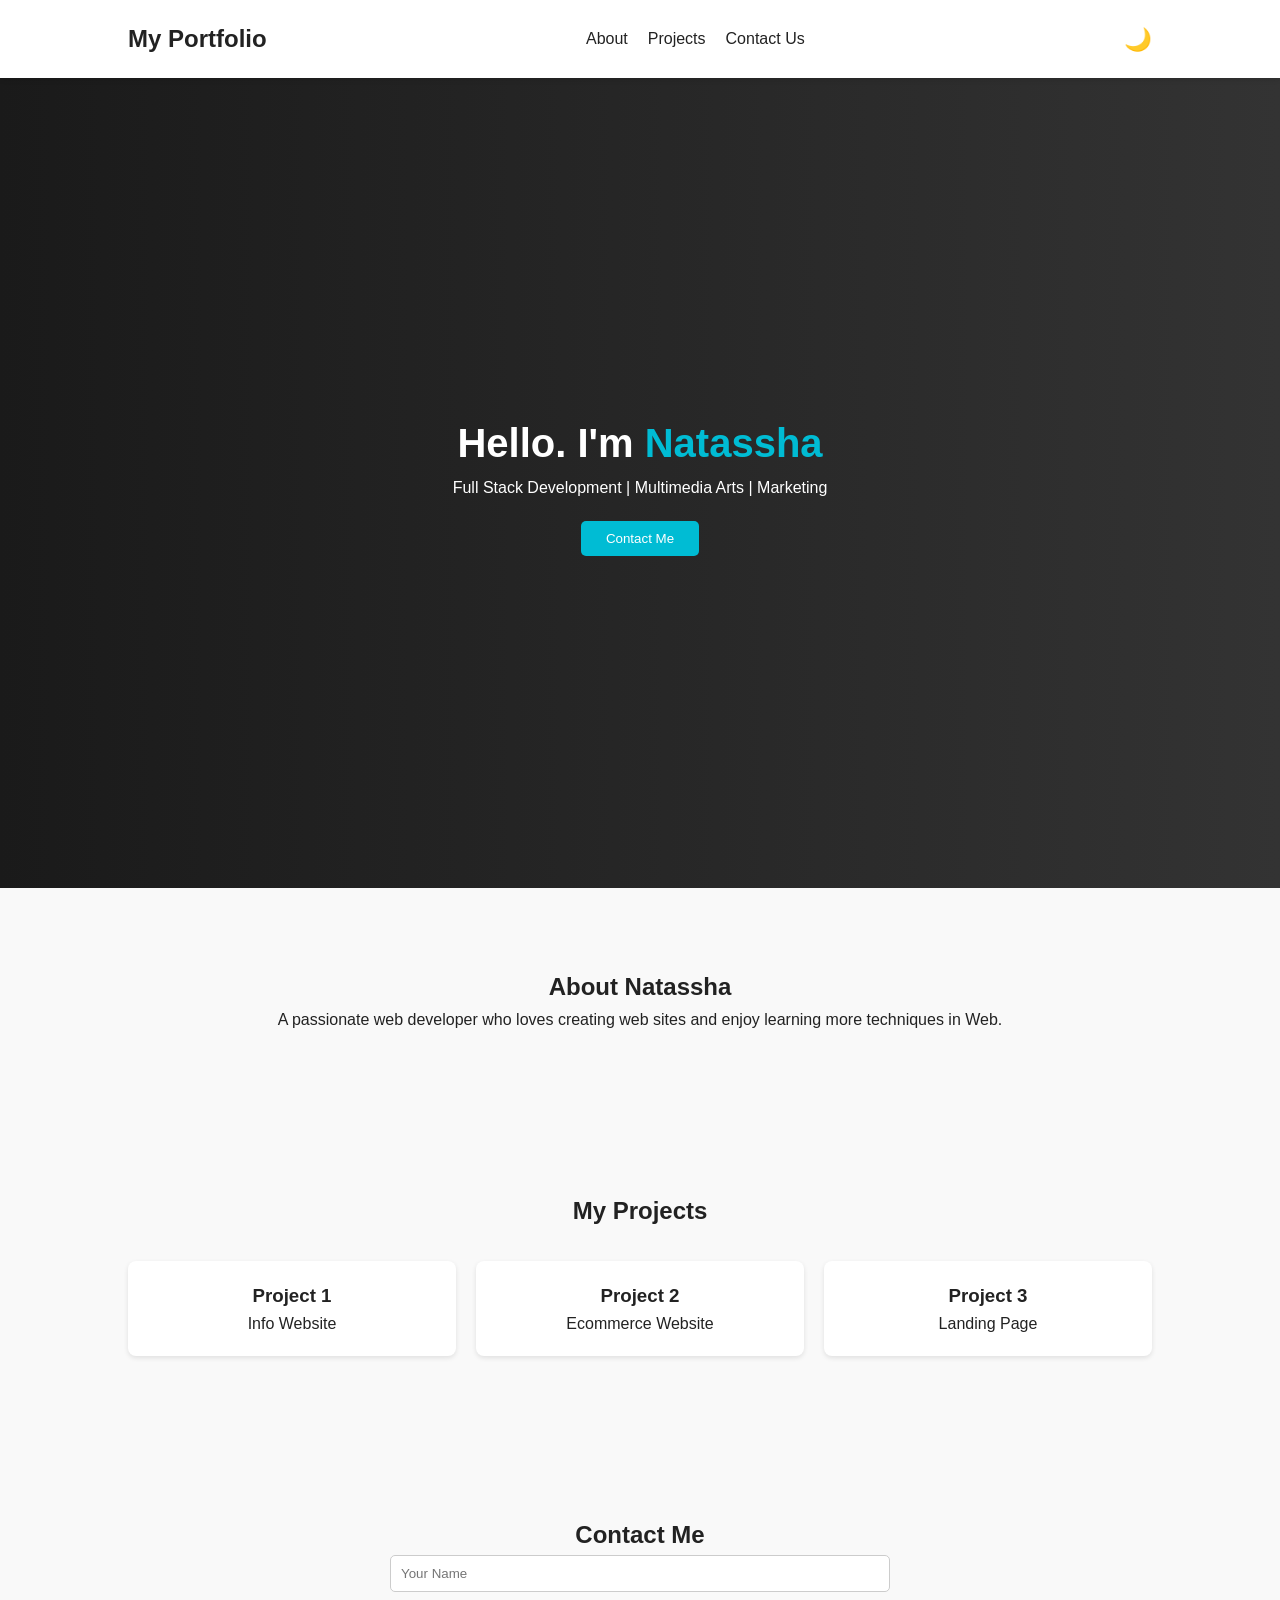
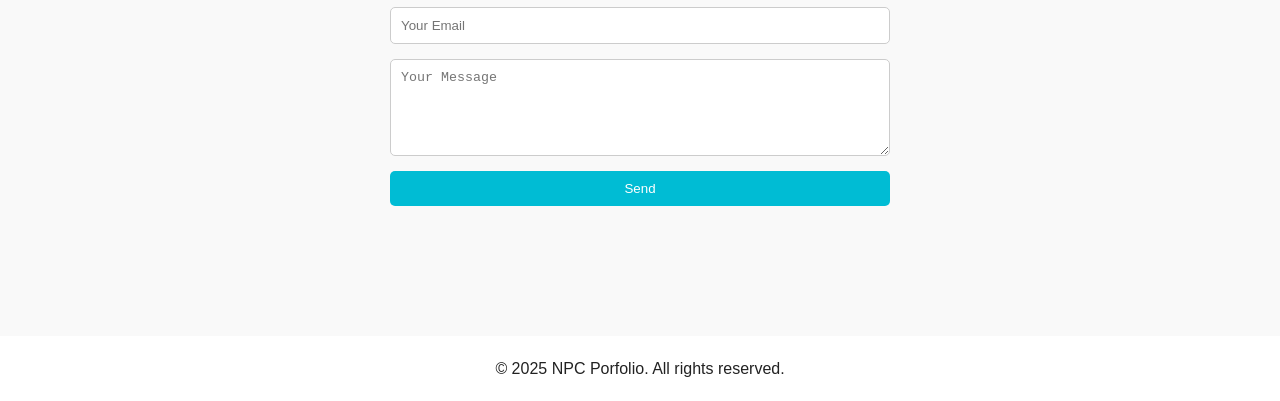
==== index2.html @ dce3f5fc "MSTC-1 learning git" ====
<!DOCTYPE html>
<html lang="en">

<!-- Head Tag -->
	<head>
		<meta charset="UTF-8" />
		<meta name="viewport" content="width=device-width, initial-scale=1.0" />

		<title> My Portfolio</title>
		<link rel="stylesheet" href="style2.css">
	</head>
	
<!-- Body Tag --> 
<body>

<!-- Navigation Bar-->	
<header>
	<nav class="navbar">
		<h1 class="brand">My Portfolio</h1>
		<ul class="nav-links">
			<li><a href="#about">About</a></li>
			<li><a href="#projects">Projects</a></li>
			<li><a href="#contact">Contact Us</a></li>
		</ul>
		<button id="themeToggle" class="theme-btn">🌙</button>
	</nav>
</header>

<!-- Hero Section--> 
<section class="hero fade-in">
	<div class="hero-content">
		<h2> Hello. I'm <span class="accent"> Natassha</span></h2>
		<p> Full Stack Development | Multimedia Arts | Marketing</p>
		<button id="contactBtn">Contact Me</button>
	</div>
</section>

<!-- About Section -->
<section id="about" class="section fade-in">
	<h2>About Natassha</h2>
	<p> A passionate web developer who loves creating web sites and enjoy learning more techniques in Web.</p>
</section>

<!--Projects Section -->
<section id="projects" class="section fade-in">
	<h2>My Projects</h2>
	<div class="projects-grid">
		<div class="project-card">
			<h3> Project 1</h3>
			<p> Info Website</p>	
		</div>
		<div class="project-card">
			<h3> Project 2</h3>
			<p> Ecommerce Website</p>	
		</div>
		<div class="project-card">
			<h3>Project 3</h3>
			<p> Landing Page</p>
		</div>
	</div>
</section>

<!-- Contact Section -->
<section id="contact" class="section fade-in">
	<h2>Contact Me</h2>
	<form id="contactForm">
		<input type="text" placeholder="Your Name" required />
		<input type="email" placeholder="Your Email" required />
		<textarea placeholder="Your Message" rows="5" required></textarea>
		<button type="submit">Send</button>
	</form>
</section>


<!-- Footer -->
<footer>
<p>© 2025 NPC Porfolio. All rights reserved.</p>
</footer>

<script src="script.js"></script>

</body>	
</html>
---- style2.css ----
/* Basic Reset */
* {
  margin: 0;
  padding: 0;
  box-sizing: border-box;
}

/*Variables */
:root {
  --bg-color: #f9f9f9;
  --text-color: #222;
  --accent-color: #00bcd4;
  --card-bg: #fff;
}

/* Dark mode variables */
body.dark {
  --bg-color: #121212;
  --text-color: #f1f1f1;
  --card-bg: #1e1e1e;
}

body {
  font-family: 'Poppins', sans-serif;
  line-height: 1.6;
  color: var(--text-color);
  background-color: var(--bg-color);
  transition: background 0.3s, color 0.3s;
}

/* Navbar */
.navbar {
  display: flex;
  justify-content: space-between;
  align-items: center;
  padding: 20px 10%;
  background: var(--card-bg);
  color: var(--text-color);
  position: sticky;
  top: 0;
  z-index: 1000;
  box-shadow: 0 2px 5px rgba(0,0,0,0.1);
}

.nav-links {
  list-style: none;
  display: flex;
  gap: 20px;
}

.nav-links a {
  color: var(--text-color);
  text-decoration: none;
  font-weight: 500;
}

.nav-links a:hover {
  color: var(--accent-color);
}

/* Theme toggle button */
.theme-btn {
  background: none;
  border: none;
  font-size: 1.4rem;
  cursor: pointer;
}

/* Hero Section */
.hero {
  height: 90vh;
  display: flex;
  justify-content: center;
  align-items: center;
  background: linear-gradient(to right, #1a1a1a, #333);
  color: white;
  text-align: center;
}

.hero-content h2 {
  font-size: 2.5rem;
}

.accent {
  color: var(--accent-color);
}

.hero-content button {
  margin-top: 20px;
  padding: 10px 25px;
  border: none;
  background-color: var(--accent-color);
  color: white;
  border-radius: 5px;
  cursor: pointer;
  transition: background 0.3s;
}

.hero-content button:hover {
  background-color: #0097a7;
}

/* Sections */
.section {
  padding: 80px 10%;
  text-align: center;
}

.projects-grid {
  display: grid;
  grid-template-columns: repeat(auto-fit, minmax(250px, 1fr));
  gap: 20px;
  margin-top: 30px;
}

.project-card {
  background: var(--card-bg);
  padding: 20px;
  border-radius: 8px;
  box-shadow: 0 2px 5px rgba(0,0,0,0.1);
  transition: transform 0.2s, background 0.3s;
}

.project-card:hover {
  transform: translateY(-5px);
}

/* Contact Form */
form {
  display: flex;
  flex-direction: column;
  gap: 15px;
  max-width: 500px;
  margin: 0 auto;
}

form input, form textarea {
  padding: 10px;
  border: 1px solid #ccc;
  border-radius: 5px;
  background: var(--card-bg);
  color: var(--text-color);
}

form button {
  background: var(--accent-color);
  border: none;
  padding: 10px;
  color: white;
  border-radius: 5px;
  cursor: pointer;
}

form button:hover {
  background: #0097a7;
}

/* Footer */
footer {
  background: var(--card-bg);
  color: var(--text-color);
  text-align: center;
  padding: 20px 0;
  margin-top: 50px;
}

/* Fade-in animations */
.fade-in {
  opacity: 0;
  transform: translateY(40px);
  transition: opacity 1s ease, transform 1s ease;
}

.fade-in.show {
  opacity: 1;
  transform: translateY(0);
}
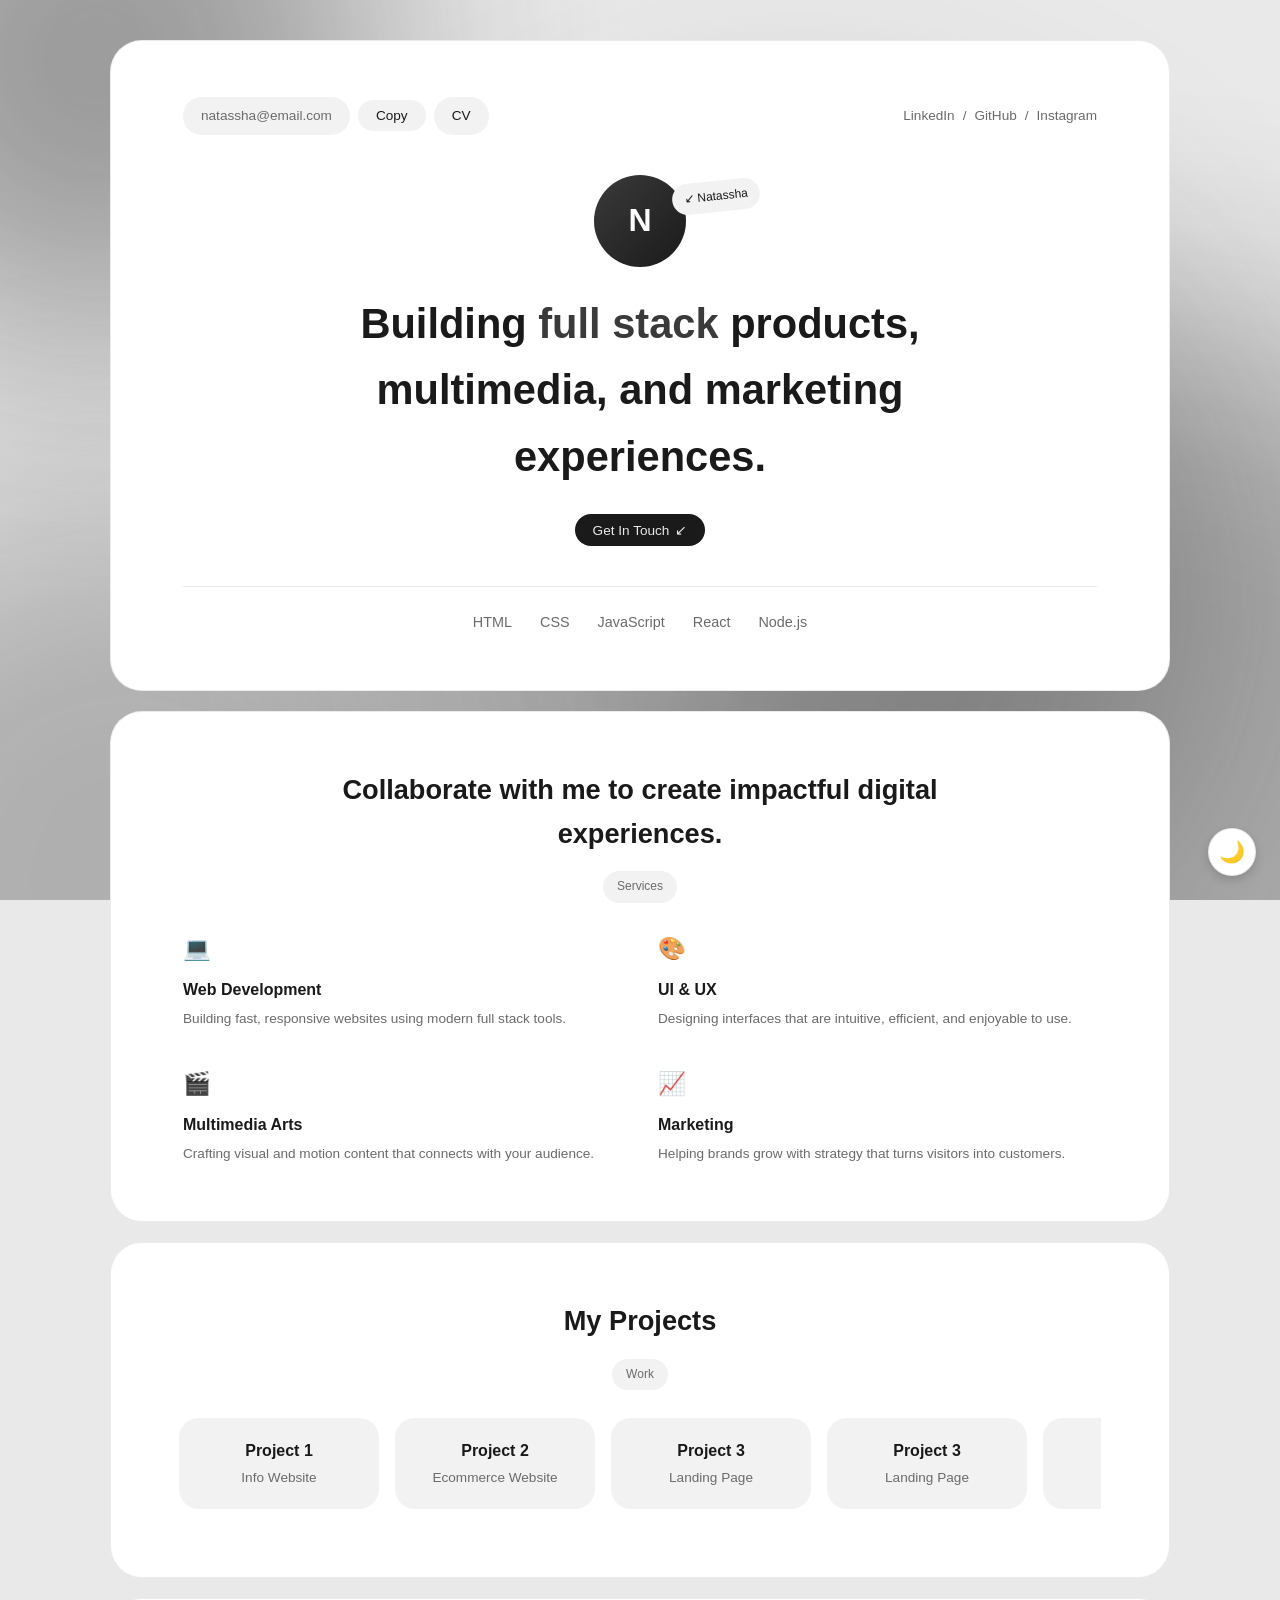
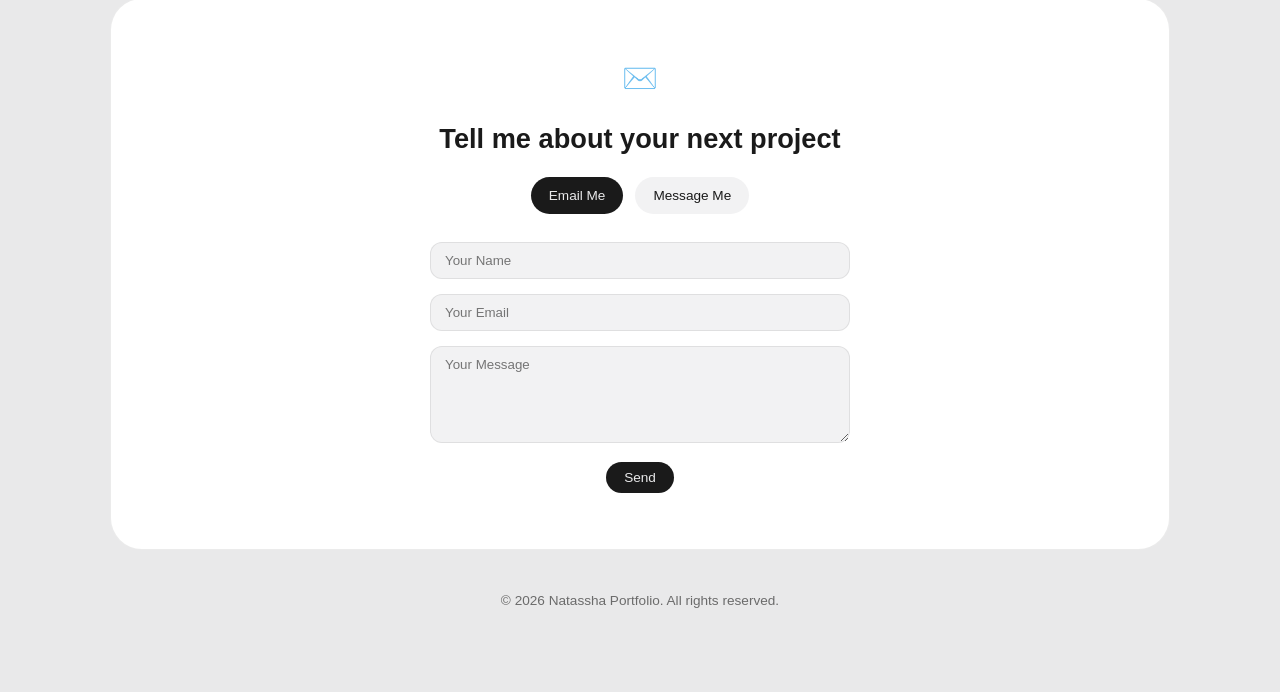
==== commit e1855bdd: "changed site" ====
--- a/index2.html
+++ b/index2.html
@@ -9,75 +9,157 @@
 		<title> My Portfolio</title>
 		<link rel="stylesheet" href="style2.css">
 	</head>
-	
-<!-- Body Tag --> 
+
+<!-- Body Tag -->
 <body>
 
-<!-- Navigation Bar-->	
-<header>
-	<nav class="navbar">
-		<h1 class="brand">My Portfolio</h1>
-		<ul class="nav-links">
-			<li><a href="#about">About</a></li>
-			<li><a href="#projects">Projects</a></li>
-			<li><a href="#contact">Contact Us</a></li>
-		</ul>
-		<button id="themeToggle" class="theme-btn">🌙</button>
-	</nav>
-</header>
+<div class="bg-blobs" aria-hidden="true">
+	<span class="blob blob-1"></span>
+	<span class="blob blob-2"></span>
+	<span class="blob blob-3"></span>
+	<span class="blob blob-4"></span>
+</div>
 
-<!-- Hero Section--> 
-<section class="hero fade-in">
-	<div class="hero-content">
-		<h2> Hello. I'm <span class="accent"> Natassha</span></h2>
-		<p> Full Stack Development | Multimedia Arts | Marketing</p>
-		<button id="contactBtn">Contact Me</button>
-	</div>
-</section>
+<div class="page">
 
-<!-- About Section -->
-<section id="about" class="section fade-in">
-	<h2>About Natassha</h2>
-	<p> A passionate web developer who loves creating web sites and enjoy learning more techniques in Web.</p>
-</section>
+	<!-- Hero Card -->
+	<section class="card hero-card fade-in">
+		<div class="top-row">
+			<div class="top-left">
+				<span class="pill pill-static">natassha@email.com</span>
+				<button class="pill pill-btn" id="copyEmailBtn">Copy</button>
+				<a class="pill pill-btn" href="#contact">CV</a>
+			</div>
+			<div class="top-right">
+				<a href="#">LinkedIn</a>
+				<span>/</span>
+				<a href="#">GitHub</a>
+				<span>/</span>
+				<a href="#">Instagram</a>
+			</div>
+		</div>
 
-<!--Projects Section -->
-<section id="projects" class="section fade-in">
-	<h2>My Projects</h2>
-	<div class="projects-grid">
-		<div class="project-card">
-			<h3> Project 1</h3>
-			<p> Info Website</p>	
+		<div class="avatar-wrap">
+			<div class="avatar">N</div>
+			<span class="name-badge">↙ Natassha</span>
 		</div>
-		<div class="project-card">
-			<h3> Project 2</h3>
-			<p> Ecommerce Website</p>	
+
+		<h2 class="hero-heading">Building <span class="accent">full stack</span> products, multimedia, and marketing experiences.</h2>
+
+		<button id="contactBtn" class="pill pill-dark">Get In Touch <span aria-hidden="true">↙</span></button>
+
+		<div class="skills-strip">
+			<span>HTML</span>
+			<span>CSS</span>
+			<span>JavaScript</span>
+			<span>React</span>
+			<span>Node.js</span>
 		</div>
-		<div class="project-card">
-			<h3>Project 3</h3>
-			<p> Landing Page</p>
+	</section>
+
+	<!-- About / Services Section -->
+	<section id="about" class="card fade-in">
+		<h2 class="section-heading">Collaborate with me to create impactful digital experiences.</h2>
+		<span class="badge">Services</span>
+
+		<div class="services-grid">
+			<div class="service">
+				<div class="service-icon">💻</div>
+				<h4>Web Development</h4>
+				<p>Building fast, responsive websites using modern full stack tools.</p>
+			</div>
+			<div class="service">
+				<div class="service-icon">🎨</div>
+				<h4>UI &amp; UX</h4>
+				<p>Designing interfaces that are intuitive, efficient, and enjoyable to use.</p>
+			</div>
+			<div class="service">
+				<div class="service-icon">🎬</div>
+				<h4>Multimedia Arts</h4>
+				<p>Crafting visual and motion content that connects with your audience.</p>
+			</div>
+			<div class="service">
+				<div class="service-icon">📈</div>
+				<h4>Marketing</h4>
+				<p>Helping brands grow with strategy that turns visitors into customers.</p>
+			</div>
+			
 		</div>
-	</div>
-</section>
+	</section>
 
-<!-- Contact Section -->
-<section id="contact" class="section fade-in">
-	<h2>Contact Me</h2>
-	<form id="contactForm">
-		<input type="text" placeholder="Your Name" required />
-		<input type="email" placeholder="Your Email" required />
-		<textarea placeholder="Your Message" rows="5" required></textarea>
-		<button type="submit">Send</button>
-	</form>
-</section>
+	<!-- Projects Section -->
+	<section id="projects" class="card fade-in">
+		<h2 class="section-heading">My Projects</h2>
+		<span class="badge">Work</span>
 
+		<div class="projects-grid">
+			<div class="project-card">
+				<h3>Project 1</h3>
+				<p>Info Website</p>
+			</div>
+			<div class="project-card">
+				<h3>Project 2</h3>
+				<p>Ecommerce Website</p>
+			</div>
+			<div class="project-card">
+				<h3>Project 3</h3>
+				<p>Landing Page</p>
+			</div>
+						<div class="project-card">
+				<h3>Project 3</h3>
+				<p>Landing Page</p>
+			</div>
+						<div class="project-card">
+				<h3>Project 3</h3>
+				<p>Landing Page</p>
+			</div>
+						<div class="project-card">
+				<h3>Project 3</h3>
+				<p>Landing Page</p>
+			</div>
+						<div class="project-card">
+				<h3>Project 3</h3>
+				<p>Landing Page</p>
+			</div>
+						<div class="project-card">
+				<h3>Project 3</h3>
+				<p>Landing Page</p>
+			</div>
+						<div class="project-card">
+				<h3>Project 3</h3>
+				<p>Landing Page</p>
+			</div>
+		</div>
+	</section>
 
-<!-- Footer -->
-<footer>
-<p>© 2025 NPC Porfolio. All rights reserved.</p>
-</footer>
+	<!-- Contact Section -->
+	<section id="contact" class="card contact-card fade-in">
+		<div class="contact-icon">✉️</div>
+		<h2 class="section-heading">Tell me about your next project</h2>
+
+		<div class="contact-actions">
+			<a class="pill pill-dark" href="mailto:natassha@email.com">Email Me</a>
+			<a class="pill pill-btn" href="#contactForm">Message Me</a>
+		</div>
+
+		<form id="contactForm">
+			<input type="text" placeholder="Your Name" required />
+			<input type="email" placeholder="Your Email" required />
+			<textarea placeholder="Your Message" rows="5" required></textarea>
+			<button type="submit" class="pill pill-dark">Send</button>
+		</form>
+	</section>
+
+	<!-- Footer -->
+	<footer>
+		<p>© 2026 Natassha Portfolio. All rights reserved.</p>
+	</footer>
+
+</div>
+
+<button id="themeToggle" class="theme-btn">🌙</button>
 
 <script src="script.js"></script>
 
-</body>	
-</html>+</body>
+</html>
--- a/style2.css
+++ b/style2.css
@@ -7,17 +7,29 @@
 
 /*Variables */
 :root {
-  --bg-color: #f9f9f9;
-  --text-color: #222;
-  --accent-color: #00bcd4;
-  --card-bg: #fff;
+  --bg-color: #e9e9ea;
+  --text-color: #1a1a1a;
+  --text-muted: #6b6b6b;
+  --accent-color: #3a3a3a;
+  --card-bg: #ffffff;
+  --border-color: rgba(0, 0, 0, 0.08);
+  --pill-bg: #f2f2f3;
 }
 
 /* Dark mode variables */
 body.dark {
-  --bg-color: #121212;
+  --bg-color: #101012;
   --text-color: #f1f1f1;
-  --card-bg: #1e1e1e;
+  --text-muted: #a3a3a3;
+  --accent-color: #cfcfcf;
+  --card-bg: #1c1c1e;
+  --border-color: rgba(255, 255, 255, 0.08);
+  --pill-bg: #2a2a2d;
+}
+
+body.dark .blob-2,
+body.dark .blob-4 {
+  opacity: 0.12;
 }
 
 body {
@@ -28,140 +40,383 @@
   transition: background 0.3s, color 0.3s;
 }
 
-/* Navbar */
-.navbar {
+/* Blurred background blobs */
+.bg-blobs {
+  position: fixed;
+  inset: 0;
+  overflow: hidden;
+  z-index: -1;
+  pointer-events: none;
+}
+
+.blob {
+  position: absolute;
+  border-radius: 50%;
+  background: var(--accent-color);
+  filter: blur(120px);
+  will-change: transform;
+}
+
+.blob-1 {
+  width: 45vmax;
+  height: 45vmax;
+  top: -18vmax;
+  left: -15vmax;
+  opacity: 0.45;
+  animation: blob-float-1 26s ease-in-out infinite alternate;
+}
+
+.blob-2 {
+  width: 80vmax;
+  height: 80vmax;
+  bottom: -35vmax;
+  right: -30vmax;
+  opacity: 0.3;
+  background: var(--text-color);
+  animation: blob-float-2 32s ease-in-out infinite alternate;
+}
+
+.blob-3 {
+  width: 65vmax;
+  height: 65vmax;
+  top: 20%;
+  left: 30%;
+  opacity: 0.35;
+  animation: blob-float-3 22s ease-in-out infinite alternate;
+}
+
+.blob-4 {
+  width: 60vmax;
+  height: 60vmax;
+  top: 55%;
+  left: -20vmax;
+  opacity: 0.28;
+  background: var(--text-color);
+  animation: blob-float-2 28s ease-in-out infinite alternate-reverse;
+}
+
+@keyframes blob-float-1 {
+  0% { transform: translate(0, 0) scale(1); }
+  100% { transform: translate(80px, 60px) scale(1.15); }
+}
+
+@keyframes blob-float-2 {
+  0% { transform: translate(0, 0) scale(1); }
+  100% { transform: translate(-70px, -50px) scale(1.1); }
+}
+
+@keyframes blob-float-3 {
+  0% { transform: translate(0, 0) scale(1); }
+  100% { transform: translate(-60px, 40px) scale(0.9); }
+}
+
+/* Desktop (default) */
+.page {
+  max-width: 1100px;
+  margin: 0 auto;
+  padding: 40px 20px 80px;
+  display: flex;
+  flex-direction: column;
+  gap: 20px;
+}
+
+/* Shared card shell */
+.card {
+  background: var(--card-bg);
+  border: 1px solid var(--border-color);
+  border-radius: 32px;
+  padding: 56px 72px;
+  text-align: center;
+  transition: background 0.3s, border-color 0.3s, padding 0.3s;
+}
+
+/* Pills / buttons */
+.pill {
+  display: inline-flex;
+  align-items: center;
+  gap: 6px;
+  padding: 8px 18px;
+  border-radius: 999px;
+  font-size: 0.85rem;
+  font-weight: 500;
+  text-decoration: none;
+  border: none;
+  cursor: pointer;
+  white-space: nowrap;
+}
+
+.pill-static {
+  background: var(--pill-bg);
+  color: var(--text-muted);
+}
+
+.pill-btn {
+  background: var(--pill-bg);
+  color: var(--text-color);
+  transition: background 0.2s;
+}
+
+.pill-btn:hover {
+  background: var(--border-color);
+}
+
+.pill-dark {
+  background: var(--text-color);
+  color: var(--bg-color);
+  transition: opacity 0.2s;
+}
+
+.pill-dark:hover {
+  opacity: 0.85;
+}
+
+/* Hero top row */
+.top-row {
   display: flex;
   justify-content: space-between;
   align-items: center;
-  padding: 20px 10%;
-  background: var(--card-bg);
+  flex-wrap: wrap;
+  gap: 12px;
+  margin-bottom: 40px;
+}
+
+.top-left {
+  display: flex;
+  align-items: center;
+  gap: 8px;
+  flex-wrap: wrap;
+}
+
+.top-right {
+  display: flex;
+  align-items: center;
+  gap: 8px;
+  font-size: 0.85rem;
+  color: var(--text-muted);
+}
+
+.top-right a {
+  color: var(--text-muted);
+  text-decoration: none;
+}
+
+.top-right a:hover {
+  color: var(--accent-color);
+}
+
+/* Avatar */
+.avatar-wrap {
+  position: relative;
+  display: inline-flex;
+  flex-direction: row;
+  align-items: center;
+  margin-bottom: 24px;
+}
+
+.avatar {
+  width: 92px;
+  height: 92px;
+  border-radius: 50%;
+  background: linear-gradient(135deg, var(--accent-color), #1a1a1a);
+  color: #fff;
+  display: flex;
+  align-items: center;
+  justify-content: center;
+  font-size: 2rem;
+  font-weight: 600;
+  margin: 0 auto;
+}
+
+.name-badge {
+  position: absolute;
+  top: 6px;
+  left: 100%;
+  margin-top: 0;
+  margin-left: -14px;
+  background: var(--pill-bg);
   color: var(--text-color);
-  position: sticky;
-  top: 0;
-  z-index: 1000;
-  box-shadow: 0 2px 5px rgba(0,0,0,0.1);
-}
-
-.nav-links {
-  list-style: none;
-  display: flex;
-  gap: 20px;
-}
-
-.nav-links a {
-  color: var(--text-color);
-  text-decoration: none;
+  font-size: 0.75rem;
   font-weight: 500;
-}
-
-.nav-links a:hover {
-  color: var(--accent-color);
-}
-
-/* Theme toggle button */
-.theme-btn {
-  background: none;
-  border: none;
-  font-size: 1.4rem;
-  cursor: pointer;
-}
-
-/* Hero Section */
-.hero {
-  height: 90vh;
-  display: flex;
-  justify-content: center;
-  align-items: center;
-  background: linear-gradient(to right, #1a1a1a, #333);
-  color: white;
-  text-align: center;
-}
-
-.hero-content h2 {
-  font-size: 2.5rem;
+  padding: 6px 12px;
+  border-radius: 999px;
+  white-space: nowrap;
+  transform: rotate(-6deg);
+}
+
+/* Hero heading */
+.hero-heading {
+  font-size: 2.6rem;
+  font-weight: 600;
+  max-width: 760px;
+  margin: 0 auto 24px;
 }
 
 .accent {
   color: var(--accent-color);
 }
 
-.hero-content button {
-  margin-top: 20px;
-  padding: 10px 25px;
-  border: none;
-  background-color: var(--accent-color);
-  color: white;
-  border-radius: 5px;
-  cursor: pointer;
-  transition: background 0.3s;
-}
-
-.hero-content button:hover {
-  background-color: #0097a7;
-}
-
-/* Sections */
-.section {
-  padding: 80px 10%;
-  text-align: center;
-}
-
+/* Skills / logo strip */
+.skills-strip {
+  display: flex;
+  justify-content: center;
+  flex-wrap: wrap;
+  gap: 12px 28px;
+  margin-top: 40px;
+  padding-top: 24px;
+  border-top: 1px solid var(--border-color);
+  color: var(--text-muted);
+  font-weight: 500;
+  font-size: 0.9rem;
+}
+
+/* Section headings */
+.section-heading {
+  font-size: 1.7rem;
+  font-weight: 600;
+  max-width: 640px;
+  margin: 0 auto 16px;
+}
+
+.badge {
+  display: inline-block;
+  background: var(--pill-bg);
+  color: var(--text-muted);
+  font-size: 0.75rem;
+  font-weight: 500;
+  padding: 6px 14px;
+  border-radius: 999px;
+  margin-bottom: 28px;
+}
+
+/* Services grid */
+.services-grid {
+  display: grid;
+  grid-template-columns: repeat(2, 1fr);
+  gap: 36px;
+  text-align: left;
+}
+
+.service-icon {
+  font-size: 1.4rem;
+  margin-bottom: 10px;
+}
+
+.service h4 {
+  font-size: 1rem;
+  margin-bottom: 6px;
+}
+
+.service p {
+  font-size: 0.85rem;
+  color: var(--text-muted);
+}
+
+/* Projects grid */
 .projects-grid {
-  display: grid;
-  grid-template-columns: repeat(auto-fit, minmax(250px, 1fr));
-  gap: 20px;
-  margin-top: 30px;
+  display: flex;
+  gap: 16px;
+  overflow-x: auto;
+  scroll-snap-type: x mandatory;
+  -webkit-overflow-scrolling: touch;
+  padding: 4px 4px 12px;
+  margin: -4px -4px 0;
+}
+
+.projects-grid::-webkit-scrollbar {
+  height: 6px;
+}
+
+.projects-grid::-webkit-scrollbar-track {
+  background: transparent;
+}
+
+.projects-grid::-webkit-scrollbar-thumb {
+  background: var(--border-color);
+  border-radius: 999px;
 }
 
 .project-card {
-  background: var(--card-bg);
+  flex: 0 0 200px;
+  scroll-snap-align: start;
+  background: var(--pill-bg);
   padding: 20px;
-  border-radius: 8px;
-  box-shadow: 0 2px 5px rgba(0,0,0,0.1);
+  border-radius: 20px;
   transition: transform 0.2s, background 0.3s;
 }
 
 .project-card:hover {
-  transform: translateY(-5px);
-}
-
-/* Contact Form */
-form {
+  transform: translateY(-4px);
+}
+
+.project-card h3 {
+  font-size: 1rem;
+  margin-bottom: 4px;
+}
+
+.project-card p {
+  font-size: 0.85rem;
+  color: var(--text-muted);
+}
+
+/* Contact card */
+.contact-icon {
+  font-size: 1.8rem;
+  margin-bottom: 16px;
+}
+
+.contact-actions {
+  display: flex;
+  justify-content: center;
+  gap: 12px;
+  margin-bottom: 28px;
+  flex-wrap: wrap;
+}
+
+#contactForm {
   display: flex;
   flex-direction: column;
   gap: 15px;
-  max-width: 500px;
+  max-width: 420px;
   margin: 0 auto;
-}
-
-form input, form textarea {
-  padding: 10px;
-  border: 1px solid #ccc;
-  border-radius: 5px;
-  background: var(--card-bg);
+  text-align: left;
+}
+
+#contactForm input,
+#contactForm textarea {
+  padding: 10px 14px;
+  border: 1px solid var(--border-color);
+  border-radius: 12px;
+  background: var(--pill-bg);
   color: var(--text-color);
-}
-
-form button {
-  background: var(--accent-color);
-  border: none;
-  padding: 10px;
-  color: white;
-  border-radius: 5px;
-  cursor: pointer;
-}
-
-form button:hover {
-  background: #0097a7;
+  font-family: inherit;
+}
+
+#contactForm button {
+  align-self: center;
+  margin-top: 4px;
 }
 
 /* Footer */
 footer {
+  text-align: center;
+  color: var(--text-muted);
+  font-size: 0.85rem;
+  padding: 20px 0 0;
+}
+
+/* Floating theme toggle */
+.theme-btn {
+  position: fixed;
+  bottom: 24px;
+  right: 24px;
   background: var(--card-bg);
-  color: var(--text-color);
-  text-align: center;
-  padding: 20px 0;
-  margin-top: 50px;
+  border: 1px solid var(--border-color);
+  width: 48px;
+  height: 48px;
+  border-radius: 50%;
+  font-size: 1.3rem;
+  cursor: pointer;
+  box-shadow: 0 4px 10px rgba(0, 0, 0, 0.15);
 }
 
 /* Fade-in animations */
@@ -176,3 +431,74 @@
   transform: translateY(0);
 }
 
+/* Tablet and below */
+@media (max-width: 1023px) {
+  .page {
+    max-width: 620px;
+    padding: 24px 16px 60px;
+    gap: 16px;
+  }
+
+  .card {
+    padding: 32px 28px;
+  }
+
+  .avatar {
+    width: 72px;
+    height: 72px;
+    font-size: 1.6rem;
+  }
+
+  .hero-heading {
+    font-size: 1.9rem;
+    max-width: 460px;
+    margin: 0 auto 24px;
+  }
+
+  .services-grid {
+    gap: 24px;
+  }
+}
+
+/* Mobile only */
+@media (max-width: 599px) {
+  .page {
+    padding: 16px 12px 40px;
+    gap: 12px;
+  }
+
+  .card {
+    padding: 22px 16px;
+    border-radius: 22px;
+  }
+
+  .avatar-wrap {
+    flex-direction: column;
+    align-items: center;
+    margin-bottom: 20px;
+  }
+
+  .avatar {
+    width: 64px;
+    height: 64px;
+    font-size: 1.4rem;
+  }
+
+  .name-badge {
+    position: static;
+    margin-top: 10px;
+    margin-left: 0;
+    transform: none;
+  }
+
+  .hero-heading {
+    font-size: 1.5rem;
+    max-width: 100%;
+    margin: 0 auto 20px;
+  }
+
+  .services-grid {
+    grid-template-columns: 1fr;
+    gap: 20px;
+  }
+}
